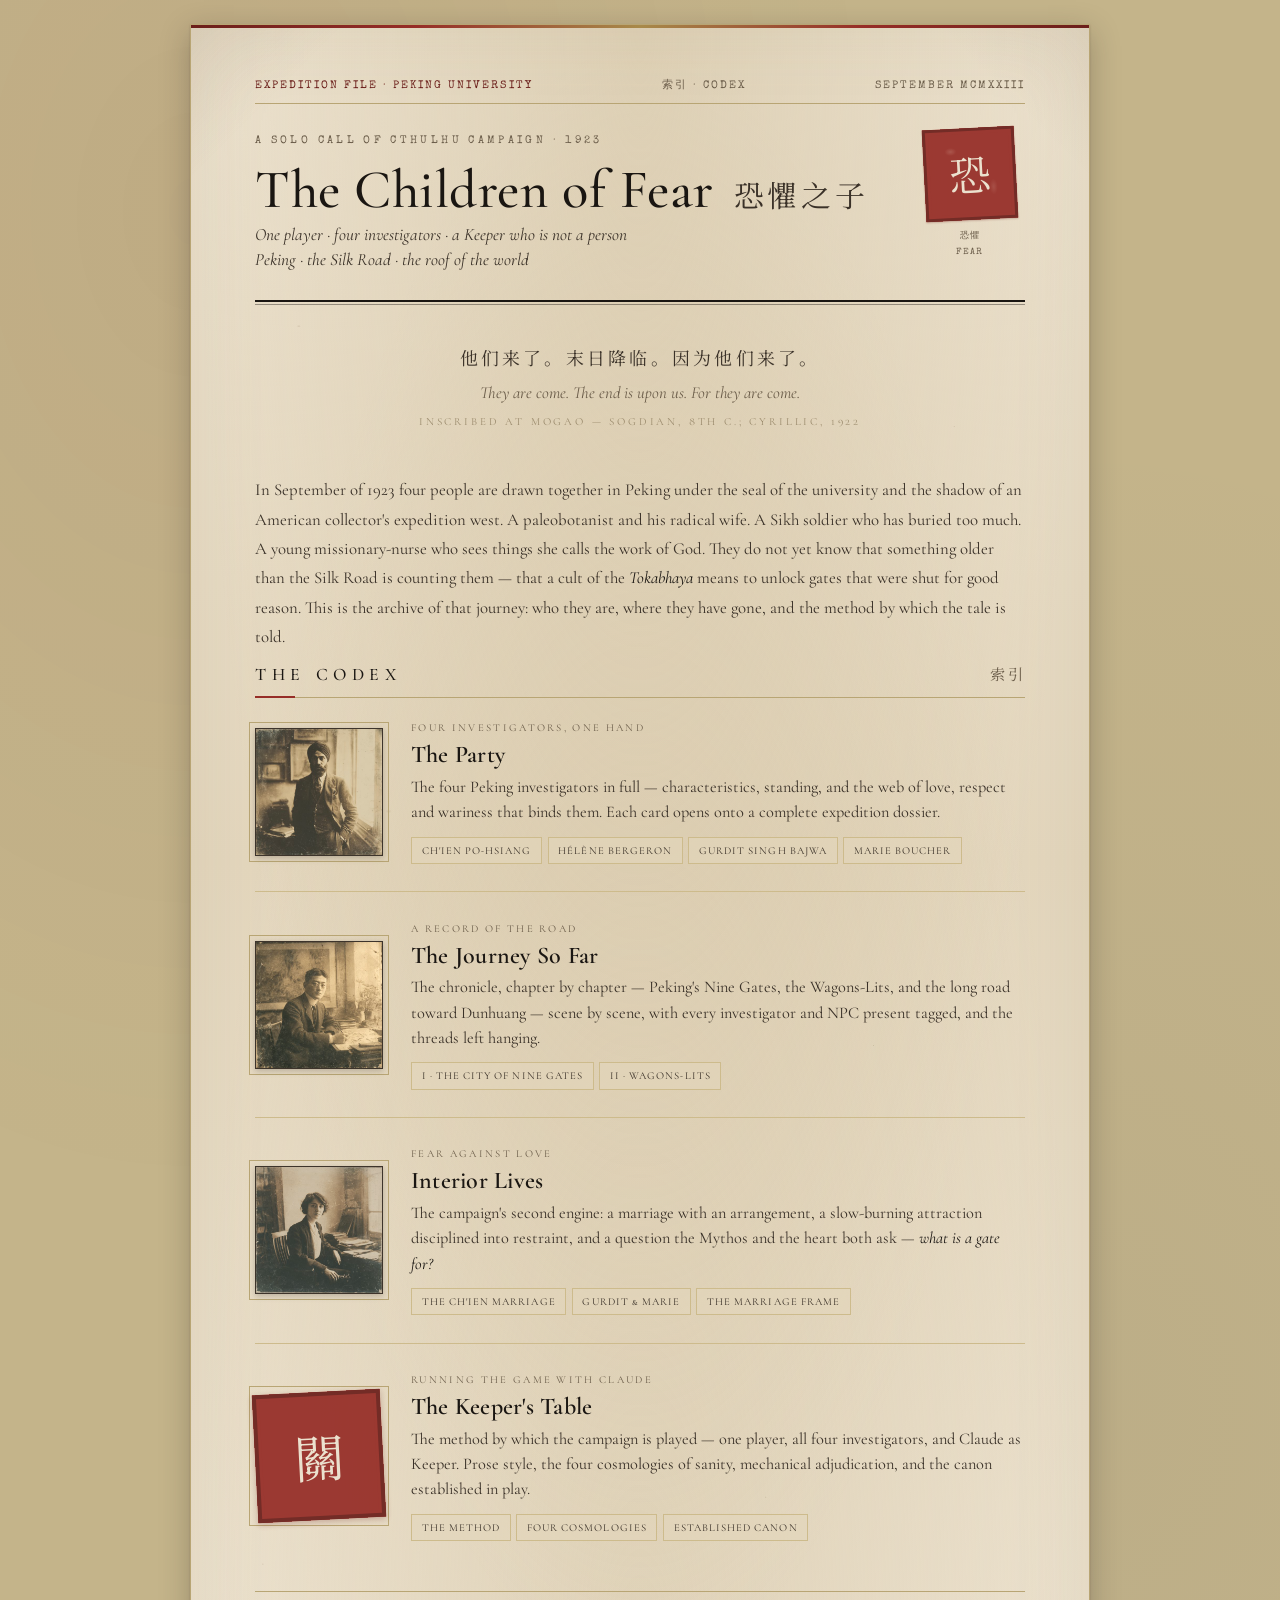
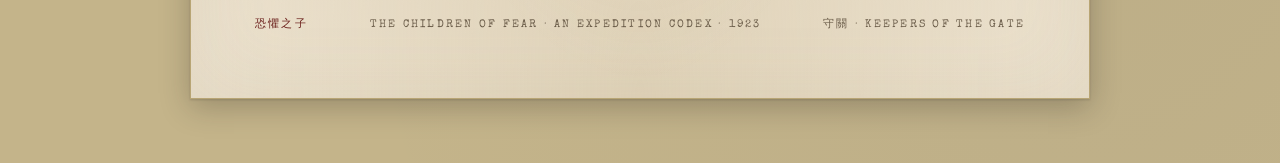
==== index.html @ dd146624 "Build the Children of Fear campaign presentation site Replace the superseded (relocated-DSL) repo co" ====
<!DOCTYPE html>
<html lang="en">
<head>
<meta charset="UTF-8">
<meta name="viewport" content="width=device-width, initial-scale=1.0">
<title>The Children of Fear — Expedition Codex</title>
<link rel="preconnect" href="https://fonts.googleapis.com">
<link rel="preconnect" href="https://fonts.gstatic.com" crossorigin>
<link href="https://fonts.googleapis.com/css2?family=Cormorant+Garamond:ital,wght@0,300;0,400;0,500;0,600;1,400;1,500&family=Cormorant+SC:wght@400;500;600&family=Noto+Serif+SC:wght@300;400;500;600&family=Special+Elite&display=swap" rel="stylesheet">
<link rel="stylesheet" href="expedition.css">
</head>
<body>

<div class="document">

  <div class="file-strip">
    <span class="file-ref">EXPEDITION FILE · PEKING UNIVERSITY</span>
    <span>索引 · CODEX</span>
    <span>SEPTEMBER MCMXXIII</span>
  </div>

  <header class="masthead">
    <div class="title-block">
      <div class="eyebrow">A Solo Call of Cthulhu Campaign · 1923</div>
      <h1 class="masthead-title cover">The Children of Fear <span class="cn">恐懼之子</span></h1>
      <p class="masthead-sub">One player · four investigators · a Keeper who is not a person<br>Peking · the Silk Road · the roof of the world</p>
    </div>
    <div class="chop-column">
      <div class="chop">恐</div>
      <div class="chop-label">恐懼<br>Fear</div>
    </div>
  </header>

  <div class="epigraph">
    <div class="epigraph-chinese">他们来了。末日降临。因为他们来了。</div>
    <div class="epigraph-translation">They are come. The end is upon us. For they are come.</div>
    <div class="epigraph-source">Inscribed at Mogao — Sogdian, 8th c.; Cyrillic, 1922</div>
  </div>

  <div class="prose-block lede">
    <p>
      In September of 1923 four people are drawn together in Peking under the seal of the university and
      the shadow of an American collector's expedition west. A paleobotanist and his radical wife. A Sikh
      soldier who has buried too much. A young missionary-nurse who sees things she calls the work of God.
      They do not yet know that something older than the Silk Road is counting them — that a cult of the
      <em>Tokabhaya</em> means to unlock gates that were shut for good reason. This is the archive of that
      journey: who they are, where they have gone, and the method by which the tale is told.
    </p>
  </div>

  <h2 class="section-title">The Codex <span class="cn">索引</span></h2>

  <!-- THE PARTY -->
  <div class="codex-card">
    <a class="codex-portrait" href="investigators.html"><img class="portrait" src="investigators/subedar-gurdit-singh-bajwa/thumb.jpg" alt="The Party"></a>
    <div class="codex-body">
      <div class="codex-kicker">Four investigators, one hand</div>
      <h2 class="codex-name"><a href="investigators.html">The Party</a></h2>
      <p class="codex-desc">The four Peking investigators in full — characteristics, standing, and the web of love, respect and wariness that binds them. Each card opens onto a complete expedition dossier.</p>
      <div class="codex-links">
        <a class="codex-link" href="investigators/ch-ien-po-hsiang/dossier.html">Ch'ien Po-hsiang</a>
        <a class="codex-link" href="investigators/helene-eloise-bergeron/dossier.html">Hélène Bergeron</a>
        <a class="codex-link" href="investigators/subedar-gurdit-singh-bajwa/dossier.html">Gurdit Singh Bajwa</a>
        <a class="codex-link" href="investigators/marie-halvor-boucher/dossier.html">Marie Boucher</a>
      </div>
    </div>
  </div>

  <!-- THE JOURNEY -->
  <div class="codex-card">
    <a class="codex-portrait" href="chronicle.html"><img class="portrait" src="investigators/ch-ien-po-hsiang/thumb.jpg" alt="The Journey"></a>
    <div class="codex-body">
      <div class="codex-kicker">A record of the road</div>
      <h2 class="codex-name"><a href="chronicle.html">The Journey So Far</a></h2>
      <p class="codex-desc">The chronicle, chapter by chapter — Peking's Nine Gates, the Wagons-Lits, and the long road toward Dunhuang — scene by scene, with every investigator and NPC present tagged, and the threads left hanging.</p>
      <div class="codex-links">
        <a class="codex-link" href="chronicle.html#ch1">I · The City of Nine Gates</a>
        <a class="codex-link" href="chronicle.html#ch2">II · Wagons-Lits</a>
      </div>
    </div>
  </div>

  <!-- INTERIOR LIVES -->
  <div class="codex-card">
    <a class="codex-portrait" href="interior.html"><img class="portrait" src="investigators/helene-eloise-bergeron/thumb.jpg" alt="Interior Lives"></a>
    <div class="codex-body">
      <div class="codex-kicker">Fear against love</div>
      <h2 class="codex-name"><a href="interior.html">Interior Lives</a></h2>
      <p class="codex-desc">The campaign's second engine: a marriage with an arrangement, a slow-burning attraction disciplined into restraint, and a question the Mythos and the heart both ask — <em>what is a gate for?</em></p>
      <div class="codex-links">
        <a class="codex-link" href="interior.html#marriage">The Ch'ien Marriage</a>
        <a class="codex-link" href="interior.html#romance">Gurdit &amp; Marie</a>
        <a class="codex-link" href="interior.html#frame">The Marriage Frame</a>
      </div>
    </div>
  </div>

  <!-- THE KEEPER'S TABLE -->
  <div class="codex-card">
    <a class="codex-portrait" href="keeper.html"><span class="codex-seal">關</span></a>
    <div class="codex-body">
      <div class="codex-kicker">Running the game with Claude</div>
      <h2 class="codex-name"><a href="keeper.html">The Keeper's Table</a></h2>
      <p class="codex-desc">The method by which the campaign is played — one player, all four investigators, and Claude as Keeper. Prose style, the four cosmologies of sanity, mechanical adjudication, and the canon established in play.</p>
      <div class="codex-links">
        <a class="codex-link" href="keeper.html#method">The Method</a>
        <a class="codex-link" href="keeper.html#sanity">Four Cosmologies</a>
        <a class="codex-link" href="keeper.html#canon">Established Canon</a>
      </div>
    </div>
  </div>

  <footer class="colophon">
    <span class="colophon-seal">恐懼之子</span>
    <span>The Children of Fear · An Expedition Codex · 1923</span>
    <span>守關 · KEEPERS OF THE GATE</span>
  </footer>

</div>

</body>
</html>
---- expedition.css ----
/* ==========================================================================
   The Children of Fear — Expedition Codex
   Shared stylesheet for the campaign site.
   The document framework is the investigator dossiers' framework, verbatim:
   the light desk ground, the foxed paper, the seal bar, the file strip, the
   masthead with its red chop, the epigraph, the seal-underlined section titles.
   Campaign-only components (tab nav, codex cards, chronicle log, callouts)
   are built in the same idiom.  Canonical accent = the seal-red of Dossier № 01.
   ========================================================================== */

:root {
  --paper:        #ece2cf;
  --paper-warm:   #e3d6bd;
  --paper-fold:   #d4c4a4;
  --paper-shade:  #c9b890;
  --paper-deep:   #d8c8a6;
  --ink:          #1a1612;
  --ink-soft:     #3a3128;
  --ink-faint:    #6b5d4a;
  --ink-ghost:    #9a8a6c;
  --seal:         #962d27;
  --seal-deep:    #6b1f1b;
  --seal-faint:   rgba(150, 45, 39, 0.18);
  --jade:         #5a6e4c;
  --jade-deep:    #3f5136;
  --indigo:       #2d3a52;
  --indigo-deep:  #1f2839;
  --rule:         #b8a574;
  --rule-soft:    #cdbb8c;
  --gold:         #a88a4a;
  --gold-pale:    #c8ab63;
}

* { box-sizing: border-box; }

html, body {
  margin: 0;
  padding: 0;
  background: #c4b48a;
  color: var(--ink);
  font-family: "Cormorant Garamond", Georgia, serif;
  font-size: 16px;
  line-height: 1.65;
  font-weight: 400;
  -webkit-font-smoothing: antialiased;
}
body {
  background-image:
    radial-gradient(ellipse at 15% 12%, rgba(107, 31, 27, 0.06) 0%, transparent 45%),
    radial-gradient(ellipse at 85% 80%, rgba(45, 58, 82, 0.05) 0%, transparent 50%);
  min-height: 100vh;
  padding: 1.5rem 1rem 4rem;
}

/* ============ TAB NAV — file-folder tabs ============ */
.tab-nav-wrap {
  max-width: 900px;
  margin: 0 auto;
  position: relative;
  z-index: 10;
}
.tab-nav {
  display: flex;
  gap: 3px;
  flex-wrap: wrap;
  align-items: flex-end;
  padding-left: 0.25rem;
}
a.tab-btn {
  font-family: "Special Elite", "Courier New", monospace;
  font-size: 0.66rem;
  letter-spacing: 0.18em;
  text-transform: uppercase;
  color: var(--ink-faint);
  background: var(--paper-fold);
  border: 1px solid var(--rule);
  border-bottom: none;
  padding: 0.5rem 1rem 0.55rem;
  text-decoration: none;
  display: inline-block;
  transition: color 0.15s, background 0.15s;
  position: relative;
  top: 1px;
  box-shadow: inset 0 3px 6px -4px rgba(26, 22, 18, 0.4);
}
a.tab-btn:hover { color: var(--seal-deep); background: var(--paper-warm); }
a.tab-btn.active {
  color: var(--seal-deep);
  background: var(--paper);
  border-color: var(--rule);
  box-shadow: none;
}
a.tab-btn.active::before {
  content: "";
  position: absolute;
  top: -1px; left: 0; right: 0;
  height: 2px;
  background: var(--seal);
}

/* ============ DOCUMENT FRAME ============ */
.document {
  max-width: 900px;
  margin: 0 auto;
  background: var(--paper);
  background-image:
    radial-gradient(ellipse 2px 1px at 12% 18%, rgba(107, 81, 50, 0.18) 0%, transparent 100%),
    radial-gradient(ellipse 1px 1px at 85% 24%, rgba(107, 81, 50, 0.15) 0%, transparent 100%),
    radial-gradient(ellipse 3px 2px at 22% 47%, rgba(107, 81, 50, 0.12) 0%, transparent 100%),
    radial-gradient(ellipse 1px 1px at 76% 61%, rgba(107, 81, 50, 0.16) 0%, transparent 100%),
    radial-gradient(ellipse 2px 1px at 38% 73%, rgba(107, 81, 50, 0.13) 0%, transparent 100%),
    radial-gradient(ellipse 1px 1px at 64% 88%, rgba(107, 81, 50, 0.17) 0%, transparent 100%),
    radial-gradient(ellipse 1px 1px at 8% 92%, rgba(107, 81, 50, 0.15) 0%, transparent 100%),
    radial-gradient(ellipse at 50% 0%, rgba(212, 196, 164, 0.6) 0%, transparent 70%),
    radial-gradient(ellipse at 50% 100%, rgba(212, 196, 164, 0.5) 0%, transparent 70%),
    linear-gradient(180deg, var(--paper) 0%, var(--paper-warm) 50%, var(--paper) 100%);
  padding: 3.25rem 4rem 4rem;
  box-shadow:
    0 1px 2px rgba(26, 22, 18, 0.15),
    0 8px 28px rgba(26, 22, 18, 0.25),
    inset 0 0 80px rgba(150, 130, 88, 0.12);
  position: relative;
  border: 1px solid var(--rule);
}
.document::before {
  content: "";
  position: absolute;
  top: 0; left: 0; right: 0;
  height: 3px;
  background: linear-gradient(90deg,
    var(--seal-deep) 0%, var(--seal) 25%, var(--gold) 50%, var(--seal) 75%, var(--seal-deep) 100%);
  z-index: 2;
}
.document::after {
  content: "";
  position: absolute;
  inset: 0;
  pointer-events: none;
  background:
    linear-gradient(135deg, rgba(107, 81, 50, 0.10) 0%, transparent 6%),
    linear-gradient(-135deg, rgba(107, 81, 50, 0.08) 0%, transparent 6%);
}

/* ============ FILE STRIP ============ */
.file-strip {
  display: flex;
  justify-content: space-between;
  align-items: center;
  gap: 1rem;
  flex-wrap: wrap;
  border-bottom: 1px solid var(--rule);
  padding-bottom: 0.5rem;
  margin-bottom: 1.5rem;
  font-family: "Special Elite", "Courier New", monospace;
  font-size: 0.7rem;
  letter-spacing: 0.18em;
  color: var(--ink-faint);
  text-transform: uppercase;
}
.file-strip .file-ref { color: var(--seal-deep); }

/* ============ MASTHEAD ============ */
header.masthead {
  display: grid;
  grid-template-columns: 1fr 110px;
  gap: 2rem;
  align-items: start;
  margin-bottom: 2rem;
  padding-bottom: 1.75rem;
  border-bottom: 2px solid var(--ink);
  position: relative;
}
header.masthead.with-portrait { grid-template-columns: 160px 1fr 110px; }
header.masthead::after {
  content: "";
  position: absolute;
  bottom: -5px; left: 0; right: 0;
  height: 1px;
  background: var(--ink);
  opacity: 0.4;
}
.title-block { padding-top: 0.25rem; }
.eyebrow {
  font-family: "Special Elite", monospace;
  font-size: 0.7rem;
  letter-spacing: 0.3em;
  color: var(--ink-faint);
  text-transform: uppercase;
  margin-bottom: 0.6rem;
}
h1.masthead-title {
  font-family: "Cormorant Garamond", serif;
  font-weight: 500;
  font-size: 2.7rem;
  line-height: 1.08;
  margin: 0 0 0.25rem;
  letter-spacing: 0.01em;
  color: var(--ink);
}
h1.masthead-title.cover { font-size: 3.4rem; }
h1.masthead-title .cn {
  font-family: "Noto Serif SC", serif;
  font-weight: 400;
  color: var(--ink-soft);
  font-size: 0.55em;
  letter-spacing: 0.12em;
  margin-left: 0.4rem;
}
.masthead-sub {
  font-family: "Cormorant Garamond", serif;
  font-style: italic;
  color: var(--ink-soft);
  font-size: 1.08rem;
  margin: 0.15rem 0 0;
  line-height: 1.4;
}

/* Passport-photo portrait (dossier idiom) */
.portrait-frame { position: relative; }
.portrait-frame .portrait {
  width: 100%;
  aspect-ratio: 1 / 1;
  object-fit: cover;
  border: 1px solid var(--ink-soft);
  box-shadow: inset 0 0 0 4px var(--paper), 0 2px 6px rgba(26, 22, 18, 0.2);
  filter: sepia(0.15) contrast(0.98);
  display: block;
}
.portrait-frame::before {
  content: "";
  position: absolute;
  top: -6px; left: -6px; right: -6px; bottom: -6px;
  border: 1px solid var(--rule);
  pointer-events: none;
}
.portrait-caption {
  font-family: "Special Elite", monospace;
  font-size: 0.6rem;
  letter-spacing: 0.16em;
  color: var(--ink-faint);
  text-transform: uppercase;
  text-align: center;
  margin-top: 0.55rem;
  line-height: 1.4;
}

/* Chop / seal column (dossier idiom) */
.chop-column {
  display: flex;
  flex-direction: column;
  align-items: center;
  gap: 0.55rem;
}
.chop {
  width: 92px;
  height: 92px;
  background: var(--seal);
  color: var(--paper);
  display: flex;
  align-items: center;
  justify-content: center;
  font-family: "Noto Serif SC", serif;
  font-size: 2.6rem;
  line-height: 1;
  transform: rotate(-3deg);
  box-shadow:
    inset 0 0 0 3px var(--seal-deep),
    inset 0 0 0 6px var(--seal),
    0 1px 2px rgba(107, 31, 27, 0.3);
  opacity: 0.93;
  position: relative;
  text-decoration: none;
}
.chop::before {
  content: "";
  position: absolute;
  inset: 0;
  background:
    radial-gradient(ellipse 6px 4px at 30% 25%, rgba(252, 240, 220, 0.16) 0%, transparent 100%),
    radial-gradient(ellipse 4px 8px at 75% 65%, rgba(252, 240, 220, 0.12) 0%, transparent 100%);
  pointer-events: none;
}
a.chop { transition: transform 0.15s; }
a.chop:hover { transform: rotate(-3deg) translateY(-2px); }
.chop-label {
  font-family: "Special Elite", monospace;
  font-size: 0.58rem;
  letter-spacing: 0.16em;
  color: var(--ink-faint);
  text-transform: uppercase;
  text-align: center;
}

/* ============ EPIGRAPH ============ */
.epigraph {
  margin: 0 0 2.25rem;
  text-align: center;
  padding: 0.5rem 2rem;
}
.epigraph-chinese {
  font-family: "Noto Serif SC", serif;
  font-size: 1.12rem;
  color: var(--ink-soft);
  letter-spacing: 0.18em;
  margin-bottom: 0.5rem;
  line-height: 1.7;
}
.epigraph-translation {
  font-family: "Cormorant Garamond", serif;
  font-style: italic;
  color: var(--ink-faint);
  font-size: 1.05rem;
  line-height: 1.5;
}
.epigraph-source {
  font-family: "Cormorant SC", serif;
  font-size: 0.68rem;
  letter-spacing: 0.26em;
  color: var(--ink-ghost);
  text-transform: uppercase;
  margin-top: 0.5rem;
}

/* ============ SECTION HEADERS ============ */
h2.section-title {
  font-family: "Cormorant SC", serif;
  font-weight: 500;
  font-size: 1.1rem;
  letter-spacing: 0.32em;
  text-transform: uppercase;
  color: var(--ink);
  margin: 2.75rem 0 1.25rem;
  padding-bottom: 0.5rem;
  border-bottom: 1px solid var(--rule);
  position: relative;
  display: flex;
  align-items: baseline;
  justify-content: space-between;
  gap: 1rem;
}
h2.section-title:first-of-type { margin-top: 0.5rem; }
h2.section-title::before {
  content: "";
  position: absolute;
  bottom: -1px; left: 0;
  width: 40px; height: 2px;
  background: var(--seal);
}
h2.section-title .cn {
  font-family: "Noto Serif SC", serif;
  font-size: 0.95rem;
  letter-spacing: 0.15em;
  color: var(--ink-faint);
  font-weight: 400;
}
h3.subsection {
  font-family: "Cormorant Garamond", serif;
  font-weight: 600;
  font-size: 1.1rem;
  letter-spacing: 0.05em;
  color: var(--ink);
  margin: 1.75rem 0 0.6rem;
  padding-left: 0.5rem;
  border-left: 2px solid var(--seal);
}
h3.subsection .cn {
  font-family: "Noto Serif SC", serif;
  font-weight: 400;
  color: var(--ink-faint);
  font-size: 0.9rem;
  margin-left: 0.5rem;
}

/* ============ PROSE ============ */
.prose-block { font-size: 1rem; line-height: 1.75; color: var(--ink-soft); }
.prose-block p { margin: 0 0 0.85rem; }
.prose-block p:last-child { margin-bottom: 0; }
.prose-block strong { font-weight: 600; color: var(--ink); }
.prose-block em { color: var(--ink); font-style: italic; }
.prose-block .cn { font-family: "Noto Serif SC", serif; color: var(--ink); }
.prose-block .fr { font-style: italic; }
.lede { font-size: 1.05rem; }

/* ============ CODEX CARDS (index) ============ */
.codex-card {
  display: grid;
  grid-template-columns: 128px 1fr;
  gap: 1.75rem;
  align-items: center;
  margin-bottom: 1.6rem;
  padding-bottom: 1.6rem;
  border-bottom: 1px solid var(--rule-soft);
}
.codex-card:last-of-type { border-bottom: none; margin-bottom: 0; padding-bottom: 0; }
a.codex-portrait {
  display: block;
  text-decoration: none;
  position: relative;
}
a.codex-portrait .portrait {
  width: 100%;
  aspect-ratio: 1 / 1;
  object-fit: cover;
  border: 1px solid var(--ink-soft);
  box-shadow: inset 0 0 0 4px var(--paper), 0 2px 6px rgba(26, 22, 18, 0.22);
  filter: sepia(0.15) contrast(0.98);
  display: block;
  transition: transform 0.15s;
}
a.codex-portrait::before {
  content: "";
  position: absolute;
  top: -6px; left: -6px; right: -6px; bottom: -6px;
  border: 1px solid var(--rule);
  pointer-events: none;
}
a.codex-portrait:hover .portrait { transform: translateY(-2px); }
.codex-seal {
  width: 100%;
  aspect-ratio: 1 / 1;
  background: var(--seal);
  color: var(--paper);
  display: flex;
  align-items: center;
  justify-content: center;
  font-family: "Noto Serif SC", serif;
  font-size: 3.2rem;
  transform: rotate(-3deg);
  box-shadow: inset 0 0 0 4px var(--seal-deep), inset 0 0 0 7px var(--seal), 0 2px 6px rgba(107,31,27,0.3);
  opacity: 0.93;
}
.codex-body { padding: 0.1rem 0; }
.codex-kicker {
  font-family: "Cormorant SC", serif;
  font-size: 0.66rem;
  letter-spacing: 0.22em;
  text-transform: uppercase;
  color: var(--ink-faint);
  margin-bottom: 0.35rem;
}
h2.codex-name {
  font-family: "Cormorant Garamond", serif;
  font-weight: 600;
  font-size: 1.5rem;
  margin: 0 0 0.4rem;
  letter-spacing: 0.01em;
  line-height: 1.1;
}
h2.codex-name a { color: var(--ink); text-decoration: none; transition: color 0.15s; }
h2.codex-name a:hover { color: var(--seal); }
.codex-desc {
  font-size: 1.02rem;
  color: var(--ink-soft);
  line-height: 1.55;
  margin: 0 0 0.7rem;
}
.codex-desc em { color: var(--ink); font-style: italic; }
.codex-links { display: flex; flex-wrap: wrap; gap: 0.35rem; }
.codex-link {
  font-family: "Cormorant SC", serif;
  font-size: 0.66rem;
  letter-spacing: 0.1em;
  text-transform: uppercase;
  padding: 0.25rem 0.6rem;
  border: 1px solid var(--rule-soft);
  background: rgba(228, 215, 188, 0.55);
  color: var(--ink-soft);
  text-decoration: none;
  white-space: nowrap;
  transition: background 0.15s, color 0.15s, border-color 0.15s;
}
.codex-link:hover { background: var(--seal-deep); color: var(--paper); border-color: var(--seal-deep); }

/* ============ ROSTER CHARACTER CARD ============ */
.char-card {
  display: grid;
  grid-template-columns: 175px 1fr;
  gap: 1.9rem;
  margin-bottom: 2.5rem;
  padding-bottom: 2.5rem;
  border-bottom: 1px solid var(--rule-soft);
}
.char-card:last-child { border-bottom: none; margin-bottom: 0; padding-bottom: 0; }
.char-portrait { position: relative; }
h3.pc-name {
  font-family: "Cormorant Garamond", serif;
  font-size: 1.55rem;
  font-weight: 500;
  margin: 0 0 0.1rem;
  color: var(--ink);
  letter-spacing: 0.01em;
}
h3.pc-name .cn {
  font-family: "Noto Serif SC", serif;
  font-size: 1.1rem;
  color: var(--ink-soft);
  font-weight: 400;
  margin-left: 0.5rem;
}
.pc-subtitle {
  font-family: "Cormorant Garamond", serif;
  font-style: italic;
  font-size: 1rem;
  color: var(--ink-faint);
  margin: 0.15rem 0 0.75rem;
}
.stat-row { display: flex; flex-wrap: wrap; gap: 0.4rem; margin-bottom: 0.9rem; }
.stat-chip {
  font-family: "Cormorant SC", serif;
  font-size: 0.64rem;
  letter-spacing: 0.12em;
  text-transform: uppercase;
  padding: 0.22rem 0.55rem;
  border: 1px solid var(--rule);
  background: rgba(228, 215, 188, 0.5);
  color: var(--ink-soft);
  white-space: nowrap;
}
.stat-chip strong { color: var(--ink); font-weight: 600; }
.stat-chip.sig { border-color: var(--seal); background: var(--seal-faint); }
.stat-chip.sig strong { color: var(--seal-deep); }
.char-bio { font-size: 1rem; color: var(--ink-soft); line-height: 1.66; margin: 0 0 0.7rem; }
.char-bio:last-child { margin-bottom: 0; }
.char-bio strong { color: var(--ink); font-weight: 600; }
.char-bio em { color: var(--ink); font-style: italic; }
.field-label {
  font-family: "Cormorant SC", serif;
  font-size: 0.64rem;
  letter-spacing: 0.22em;
  text-transform: uppercase;
  color: var(--seal-deep);
  margin: 1rem 0 0.3rem;
}
.dossier-link {
  font-family: "Special Elite", monospace;
  font-size: 0.64rem;
  letter-spacing: 0.14em;
  text-transform: uppercase;
  color: var(--seal-deep);
  text-decoration: none;
  border-bottom: 1px solid var(--rule);
  padding-bottom: 1px;
}
.dossier-link:hover { color: var(--seal); border-color: var(--seal); }

/* ============ CALLOUT ============ */
.callout {
  margin: 1rem 0;
  padding: 0.9rem 1.15rem;
  border-left: 3px solid var(--gold);
  background: rgba(184, 165, 116, 0.14);
}
.callout-label {
  font-family: "Cormorant SC", serif;
  font-size: 0.64rem;
  letter-spacing: 0.24em;
  text-transform: uppercase;
  color: var(--gold);
  margin-bottom: 0.35rem;
}
.callout-body { font-style: italic; font-size: 1.02rem; color: var(--ink-soft); line-height: 1.6; margin: 0; }
.callout-body .cn { font-family: "Noto Serif SC", serif; font-style: normal; color: var(--ink); }
.callout.seal { border-left-color: var(--seal); background: var(--seal-faint); }
.callout.seal .callout-label { color: var(--seal); }
.callout.jade { border-left-color: var(--jade); background: rgba(90, 110, 76, 0.11); }
.callout.jade .callout-label { color: var(--jade-deep); }
.callout.indigo { border-left-color: var(--indigo); background: rgba(45, 58, 82, 0.1); }
.callout.indigo .callout-label { color: var(--indigo); }

/* ============ INSTITUTION / REFERENCE CARD ============ */
.inst-card {
  padding: 1.1rem 1.3rem;
  background: rgba(228, 215, 188, 0.42);
  border: 1px solid var(--rule-soft);
  border-top: 2px solid var(--seal-deep);
  margin-bottom: 1.25rem;
}
.inst-name {
  font-family: "Cormorant Garamond", serif;
  font-size: 1.15rem;
  font-weight: 600;
  color: var(--ink);
  margin: 0 0 0.15rem;
  letter-spacing: 0.01em;
}
.inst-name .cn { font-family: "Noto Serif SC", serif; font-weight: 400; color: var(--ink-soft); font-size: 0.95rem; margin-left: 0.4rem; }
.inst-sub {
  font-family: "Cormorant Garamond", serif;
  font-style: italic;
  font-size: 0.94rem;
  color: var(--ink-faint);
  margin: 0 0 0.6rem;
}
.inst-body { font-size: 0.99rem; color: var(--ink-soft); line-height: 1.62; margin: 0; }
.inst-body strong { color: var(--ink); font-weight: 600; }
.inst-body em { color: var(--ink); font-style: italic; }
.ref-grid { display: grid; grid-template-columns: 1fr 1fr; gap: 1rem; margin: 1.25rem 0; }
.ref-grid.one { grid-template-columns: 1fr; }

/* ============ SESSION / CHAPTER LOG ============ */
.session-block { margin-bottom: 3rem; }
.session-masthead {
  display: flex;
  align-items: baseline;
  justify-content: space-between;
  gap: 1rem;
  flex-wrap: wrap;
  padding: 0.95rem 1.2rem;
  background: linear-gradient(90deg, var(--seal-deep), var(--seal) 60%, rgba(107, 31, 27, 0.82));
  color: var(--paper);
  position: relative;
  box-shadow: inset 0 0 0 1px var(--seal-deep), 0 2px 6px rgba(107, 31, 27, 0.25);
}
.session-masthead .sm-left { display: flex; flex-direction: column; gap: 0.12rem; }
.session-num {
  font-family: "Special Elite", monospace;
  font-size: 0.64rem;
  letter-spacing: 0.26em;
  text-transform: uppercase;
  color: var(--gold-pale);
}
.session-name {
  font-family: "Cormorant Garamond", serif;
  font-size: 1.5rem;
  font-weight: 600;
  letter-spacing: 0.01em;
  color: var(--paper);
  line-height: 1.12;
}
.session-name .cn { font-family: "Noto Serif SC", serif; font-weight: 400; font-size: 1rem; margin-left: 0.4rem; color: rgba(236,226,207,0.85); }
.session-date {
  font-family: "Cormorant Garamond", serif;
  font-style: italic;
  font-size: 0.96rem;
  color: rgba(236, 226, 207, 0.82);
  white-space: nowrap;
}
.session-standfirst {
  font-family: "Cormorant Garamond", serif;
  font-style: italic;
  font-size: 1.05rem;
  color: var(--ink-soft);
  line-height: 1.62;
  margin: 1rem 0 0;
  padding: 0 0.25rem;
}
.session-standfirst em { color: var(--ink); }
.scene {
  margin-top: 1.5rem;
  padding: 1.15rem 1.3rem;
  background: rgba(228, 215, 188, 0.4);
  border-left: 3px solid var(--seal);
}
.scene-head { display: flex; align-items: baseline; gap: 0.6rem; margin-bottom: 0.55rem; }
.scene-idx {
  font-family: "Cormorant Garamond", serif;
  font-weight: 700;
  font-size: 1.15rem;
  color: var(--seal);
  flex-shrink: 0;
}
.scene-title {
  font-family: "Cormorant SC", serif;
  font-size: 0.98rem;
  font-weight: 500;
  letter-spacing: 0.08em;
  text-transform: uppercase;
  color: var(--ink);
  margin: 0;
}
.scene-body { font-size: 1rem; color: var(--ink-soft); line-height: 1.66; margin: 0 0 0.75rem; }
.scene-body:last-child { margin-bottom: 0; }
.scene-body strong { color: var(--ink); font-weight: 600; }
.scene-body em { font-style: italic; }
.scene-body .cn { font-family: "Noto Serif SC", serif; color: var(--ink); }
.scene-body em.beat {
  display: block;
  font-style: italic;
  color: var(--seal-deep);
  margin-top: 0.4rem;
}
.scene-tags {
  display: flex;
  flex-wrap: wrap;
  gap: 0.3rem;
  align-items: center;
  margin-top: 0.7rem;
  padding-top: 0.6rem;
  border-top: 1px dotted var(--rule-soft);
}
.scene-tags .tags-label {
  font-family: "Cormorant SC", serif;
  font-size: 0.58rem;
  letter-spacing: 0.18em;
  text-transform: uppercase;
  color: var(--ink-faint);
  margin-right: 0.15rem;
}
.char-tag {
  font-family: "Cormorant SC", serif;
  font-size: 0.64rem;
  letter-spacing: 0.08em;
  text-transform: uppercase;
  padding: 0.15rem 0.5rem;
  border-radius: 2px;
  white-space: nowrap;
  border: 1px solid transparent;
}
.char-tag.pc { background: var(--seal-faint); border-color: var(--seal); color: var(--seal-deep); font-weight: 600; }
.char-tag.npc { background: rgba(45, 58, 82, 0.1); border-color: var(--indigo); color: var(--indigo); }
.char-tag.extra { background: transparent; border-color: var(--rule-soft); color: var(--ink-faint); }
.tag-legend {
  display: flex;
  flex-wrap: wrap;
  gap: 0.7rem 1.25rem;
  align-items: center;
  margin-top: 1.1rem;
  padding: 0.7rem 1rem;
  border: 1px dashed var(--rule-soft);
  font-family: "Cormorant Garamond", serif;
  font-size: 0.94rem;
  color: var(--ink-soft);
}

/* ============ THREADS LIST ============ */
.thread-list { margin: 0; padding: 0; list-style: none; }
.thread-list li {
  font-size: 1rem;
  color: var(--ink-soft);
  line-height: 1.55;
  padding: 0.5rem 0 0.5rem 1.3rem;
  border-bottom: 1px dotted var(--rule-soft);
  position: relative;
}
.thread-list li::before {
  content: "\25C6";
  position: absolute;
  left: 0;
  color: var(--seal);
  font-size: 0.7rem;
  top: 0.6rem;
}
.thread-list li:last-child { border-bottom: none; }
.thread-list strong { color: var(--ink); font-weight: 600; }
.thread-list em { color: var(--ink); font-style: italic; }
.thread-list .cn { font-family: "Noto Serif SC", serif; color: var(--ink); }

/* ============ RELATIONSHIP ROWS ============ */
.rel-grid { display: grid; grid-template-columns: 1fr; gap: 0.2rem; }
.rel-row {
  display: grid;
  grid-template-columns: 175px 1fr;
  gap: 1.25rem;
  padding: 0.75rem 0;
  border-bottom: 1px dotted var(--rule-soft);
  align-items: baseline;
}
.rel-row:last-child { border-bottom: none; }
.rel-row .rel-name {
  font-family: "Cormorant Garamond", serif;
  font-weight: 600;
  color: var(--ink);
  font-size: 1.05rem;
}
.rel-row .rel-name .secondary {
  display: block;
  font-style: italic;
  font-weight: 400;
  font-size: 0.86rem;
  color: var(--ink-faint);
  margin-top: 0.1rem;
}
.rel-row .rel-desc { font-size: 0.99rem; color: var(--ink-soft); line-height: 1.58; }
.rel-row .rel-desc strong { color: var(--ink); font-weight: 600; }
.rel-row .rel-desc em { color: var(--ink); font-style: italic; }

/* ============ FOOTER / COLOPHON ============ */
footer.colophon {
  margin-top: 3rem;
  padding-top: 1.5rem;
  border-top: 1px solid var(--rule);
  display: flex;
  justify-content: space-between;
  align-items: center;
  gap: 1rem;
  flex-wrap: wrap;
  font-family: "Special Elite", monospace;
  font-size: 0.7rem;
  letter-spacing: 0.2em;
  color: var(--ink-faint);
  text-transform: uppercase;
}
footer.colophon .colophon-seal { color: var(--seal-deep); }

/* ============ MOBILE ============ */
@media (max-width: 720px) {
  body { padding: 1rem 0.5rem 3rem; }
  .document { padding: 2rem 1.5rem 3rem; }
  header.masthead, header.masthead.with-portrait {
    grid-template-columns: 1fr;
    gap: 1.25rem;
    text-align: center;
  }
  .title-block { text-align: center; }
  .chop-column, .char-portrait { justify-self: center; }
  h1.masthead-title { font-size: 2rem; }
  h1.masthead-title.cover { font-size: 2.3rem; }
  .epigraph { padding: 0.5rem 0.5rem; }
  .codex-card { grid-template-columns: 84px 1fr; gap: 1.1rem; }
  .char-card { grid-template-columns: 1fr; }
  .char-portrait { max-width: 210px; margin: 0 auto; }
  .ref-grid { grid-template-columns: 1fr; }
  .rel-row { grid-template-columns: 1fr; gap: 0.25rem; }
  a.tab-btn { font-size: 0.56rem; padding: 0.4rem 0.6rem; letter-spacing: 0.1em; }
  .session-name { font-size: 1.2rem; }
  .file-strip { flex-direction: column; align-items: flex-start; gap: 0.3rem; }
  footer.colophon { flex-direction: column; gap: 0.4rem; text-align: center; }
}
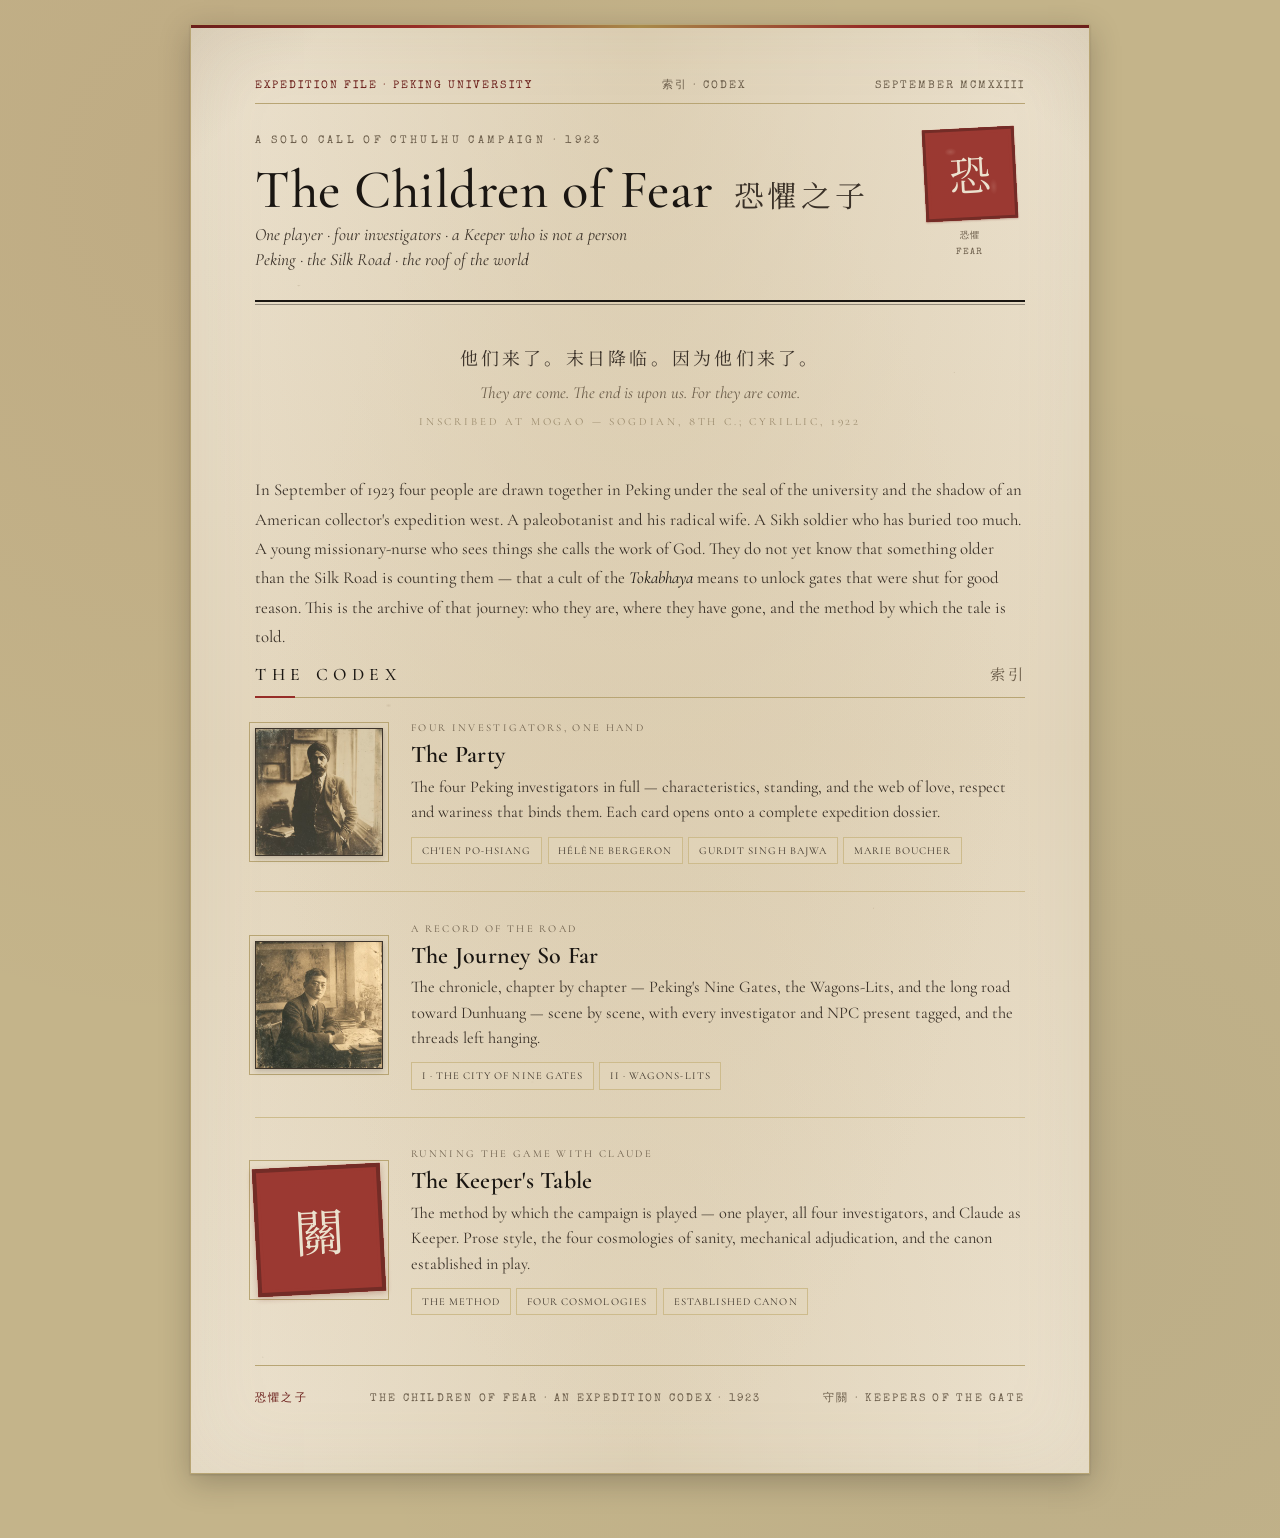
==== commit df591548: "Match dossier styling, make the chronicle verbatim, strike Interior Lives - Rework expedition.css to" ====
--- a/index.html
+++ b/index.html
@@ -80,21 +80,6 @@
     </div>
   </div>
 
-  <!-- INTERIOR LIVES -->
-  <div class="codex-card">
-    <a class="codex-portrait" href="interior.html"><img class="portrait" src="investigators/helene-eloise-bergeron/thumb.jpg" alt="Interior Lives"></a>
-    <div class="codex-body">
-      <div class="codex-kicker">Fear against love</div>
-      <h2 class="codex-name"><a href="interior.html">Interior Lives</a></h2>
-      <p class="codex-desc">The campaign's second engine: a marriage with an arrangement, a slow-burning attraction disciplined into restraint, and a question the Mythos and the heart both ask — <em>what is a gate for?</em></p>
-      <div class="codex-links">
-        <a class="codex-link" href="interior.html#marriage">The Ch'ien Marriage</a>
-        <a class="codex-link" href="interior.html#romance">Gurdit &amp; Marie</a>
-        <a class="codex-link" href="interior.html#frame">The Marriage Frame</a>
-      </div>
-    </div>
-  </div>
-
   <!-- THE KEEPER'S TABLE -->
   <div class="codex-card">
     <a class="codex-portrait" href="keeper.html"><span class="codex-seal">關</span></a>
--- a/expedition.css
+++ b/expedition.css
@@ -38,7 +38,7 @@
   padding: 0;
   background: #c4b48a;
   color: var(--ink);
-  font-family: "Cormorant Garamond", Georgia, serif;
+  font-family: "Cormorant Garamond", "Noto Serif SC", Georgia, serif;
   font-size: 16px;
   line-height: 1.65;
   font-weight: 400;
@@ -792,6 +792,178 @@
 }
 footer.colophon .colophon-seal { color: var(--seal-deep); }
 
+/* ============ CHRONICLE — VERBATIM PLAY TEXT ============ */
+/* Beat divider (the source's "---" scene breaks, within a scene) */
+.beat-break {
+  border: 0;
+  margin: 1.5rem auto;
+  width: 40%;
+  text-align: center;
+  line-height: 1;
+}
+.beat-break::before {
+  content: "❦";
+  color: var(--rule);
+  font-size: 0.95rem;
+}
+
+/* Whole-italic stage-direction / time-passage paragraphs */
+.interlude {
+  font-family: "Cormorant Garamond", "Noto Serif SC", serif;
+  font-style: italic;
+  font-size: 1rem;
+  color: var(--ink-faint);
+  line-height: 1.66;
+  margin: 0 0 0.85rem;
+  padding-left: 1rem;
+  border-left: 1px solid var(--rule-soft);
+}
+.interlude:last-child { margin-bottom: 0; }
+.interlude strong { font-style: normal; color: var(--ink); font-weight: 600; }
+
+/* Post-type annotation label ([Keeper post] / [Player post] / [Keeper note]) */
+.post-tag {
+  display: inline-block;
+  font-family: "Special Elite", monospace;
+  font-size: 0.6rem;
+  letter-spacing: 0.18em;
+  text-transform: uppercase;
+  padding: 0.2rem 0.6rem;
+  margin: 0.25rem 0 0.85rem;
+  border: 1px solid var(--rule);
+  color: var(--ink-faint);
+  background: rgba(228, 215, 188, 0.5);
+}
+.post-tag.keeper { border-color: var(--indigo); color: var(--indigo); }
+.post-tag.player { border-color: var(--jade-deep); color: var(--jade-deep); }
+.post-tag.note { border-color: var(--gold); color: var(--gold); background: rgba(184,165,116,0.14); }
+
+/* Roll call (source blockquote "> Roll: ...") */
+.roll {
+  margin: 0.9rem 0;
+  padding: 0.55rem 0.9rem;
+  background: var(--seal-faint);
+  border-left: 3px solid var(--seal);
+  font-family: "Special Elite", monospace;
+  font-size: 0.82rem;
+  letter-spacing: 0.03em;
+  color: var(--ink-soft);
+}
+.roll .roll-label {
+  color: var(--seal-deep);
+  font-weight: 400;
+  letter-spacing: 0.14em;
+  text-transform: uppercase;
+  margin-right: 0.4rem;
+}
+
+/* Roll result badge (e.g. "6 — Extreme Success") */
+.roll-result {
+  display: inline-block;
+  font-family: "Special Elite", monospace;
+  font-size: 0.72rem;
+  letter-spacing: 0.14em;
+  text-transform: uppercase;
+  padding: 0.25rem 0.7rem;
+  margin: 0 0 0.85rem;
+  background: var(--seal);
+  color: var(--paper);
+  box-shadow: 0 1px 2px rgba(107,31,27,0.3);
+}
+.roll-result.miss { background: var(--ink-faint); }
+
+/* Embedded typed document (security assessment, supply lists, contacts) */
+.doc-block {
+  margin: 1.1rem 0;
+  padding: 1.5rem 1.75rem;
+  background:
+    repeating-linear-gradient(0deg, transparent, transparent 1.6rem, rgba(107,81,50,0.05) 1.6rem, rgba(107,81,50,0.05) calc(1.6rem + 1px)),
+    var(--paper-warm);
+  border: 1px solid var(--rule);
+  box-shadow: inset 0 0 0 1px rgba(184,165,116,0.3), 0 1px 3px rgba(26,22,18,0.12);
+  font-family: "Special Elite", "Courier New", monospace;
+  font-size: 0.82rem;
+  line-height: 1.7;
+  color: var(--ink-soft);
+}
+.doc-block .doc-title {
+  text-align: center;
+  font-size: 0.86rem;
+  letter-spacing: 0.14em;
+  text-transform: uppercase;
+  color: var(--ink);
+  margin-bottom: 0.2rem;
+}
+.doc-block .doc-meta {
+  text-align: center;
+  font-style: italic;
+  font-size: 0.74rem;
+  color: var(--ink-faint);
+  margin-bottom: 1rem;
+  font-family: "Cormorant Garamond", serif;
+}
+.doc-block h4 {
+  font-size: 0.74rem;
+  letter-spacing: 0.2em;
+  text-transform: uppercase;
+  color: var(--seal-deep);
+  margin: 1.1rem 0 0.4rem;
+  padding-bottom: 0.2rem;
+  border-bottom: 1px dotted var(--rule-soft);
+}
+.doc-block h4:first-child { margin-top: 0; }
+.doc-block ul, .doc-block ol { margin: 0.4rem 0 0.6rem; padding-left: 1.4rem; }
+.doc-block li { margin-bottom: 0.35rem; padding-left: 0.2rem; }
+.doc-block p { margin: 0 0 0.6rem; }
+.doc-block em { font-family: "Cormorant Garamond", serif; font-style: italic; font-size: 0.95em; color: var(--ink-faint); }
+.doc-block strong { color: var(--ink); }
+.doc-block .doc-line { color: var(--seal-deep); }
+
+/* Telegram */
+.telegram {
+  margin: 1.1rem 0;
+  padding: 1.1rem 1.4rem;
+  background: var(--paper-fold);
+  border: 1px dashed var(--ink-faint);
+  font-family: "Special Elite", "Courier New", monospace;
+  font-size: 0.82rem;
+  letter-spacing: 0.12em;
+  line-height: 1.9;
+  color: var(--ink);
+  text-transform: uppercase;
+}
+
+/* Newspaper headline / bold broadsheet line */
+.broadsheet {
+  font-family: "Special Elite", monospace;
+  font-size: 0.92rem;
+  letter-spacing: 0.06em;
+  text-align: center;
+  color: var(--seal-deep);
+  margin: 0.6rem 0 0.85rem;
+  padding: 0.55rem 0.5rem;
+  border-top: 2px solid var(--ink);
+  border-bottom: 2px solid var(--ink);
+}
+
+/* Chapter contents / jump list under a chapter masthead */
+.chapter-toc {
+  columns: 2;
+  column-gap: 2rem;
+  margin: 1rem 0 0;
+  padding: 0.9rem 1.1rem;
+  background: rgba(228,215,188,0.4);
+  border: 1px solid var(--rule-soft);
+  list-style: none;
+}
+.chapter-toc li {
+  break-inside: avoid;
+  padding: 0.2rem 0;
+  font-size: 0.94rem;
+}
+.chapter-toc a { color: var(--ink-soft); text-decoration: none; border-bottom: 1px dotted var(--rule); }
+.chapter-toc a:hover { color: var(--seal); border-color: var(--seal); }
+
 /* ============ MOBILE ============ */
 @media (max-width: 720px) {
   body { padding: 1rem 0.5rem 3rem; }
@@ -815,4 +987,8 @@
   .session-name { font-size: 1.2rem; }
   .file-strip { flex-direction: column; align-items: flex-start; gap: 0.3rem; }
   footer.colophon { flex-direction: column; gap: 0.4rem; text-align: center; }
-}
+  .doc-block { padding: 1rem 1.05rem; font-size: 0.76rem; }
+  .telegram { padding: 0.9rem 1rem; letter-spacing: 0.06em; }
+  .chapter-toc { columns: 1; }
+  .scene { padding: 1rem 1rem; }
+}
